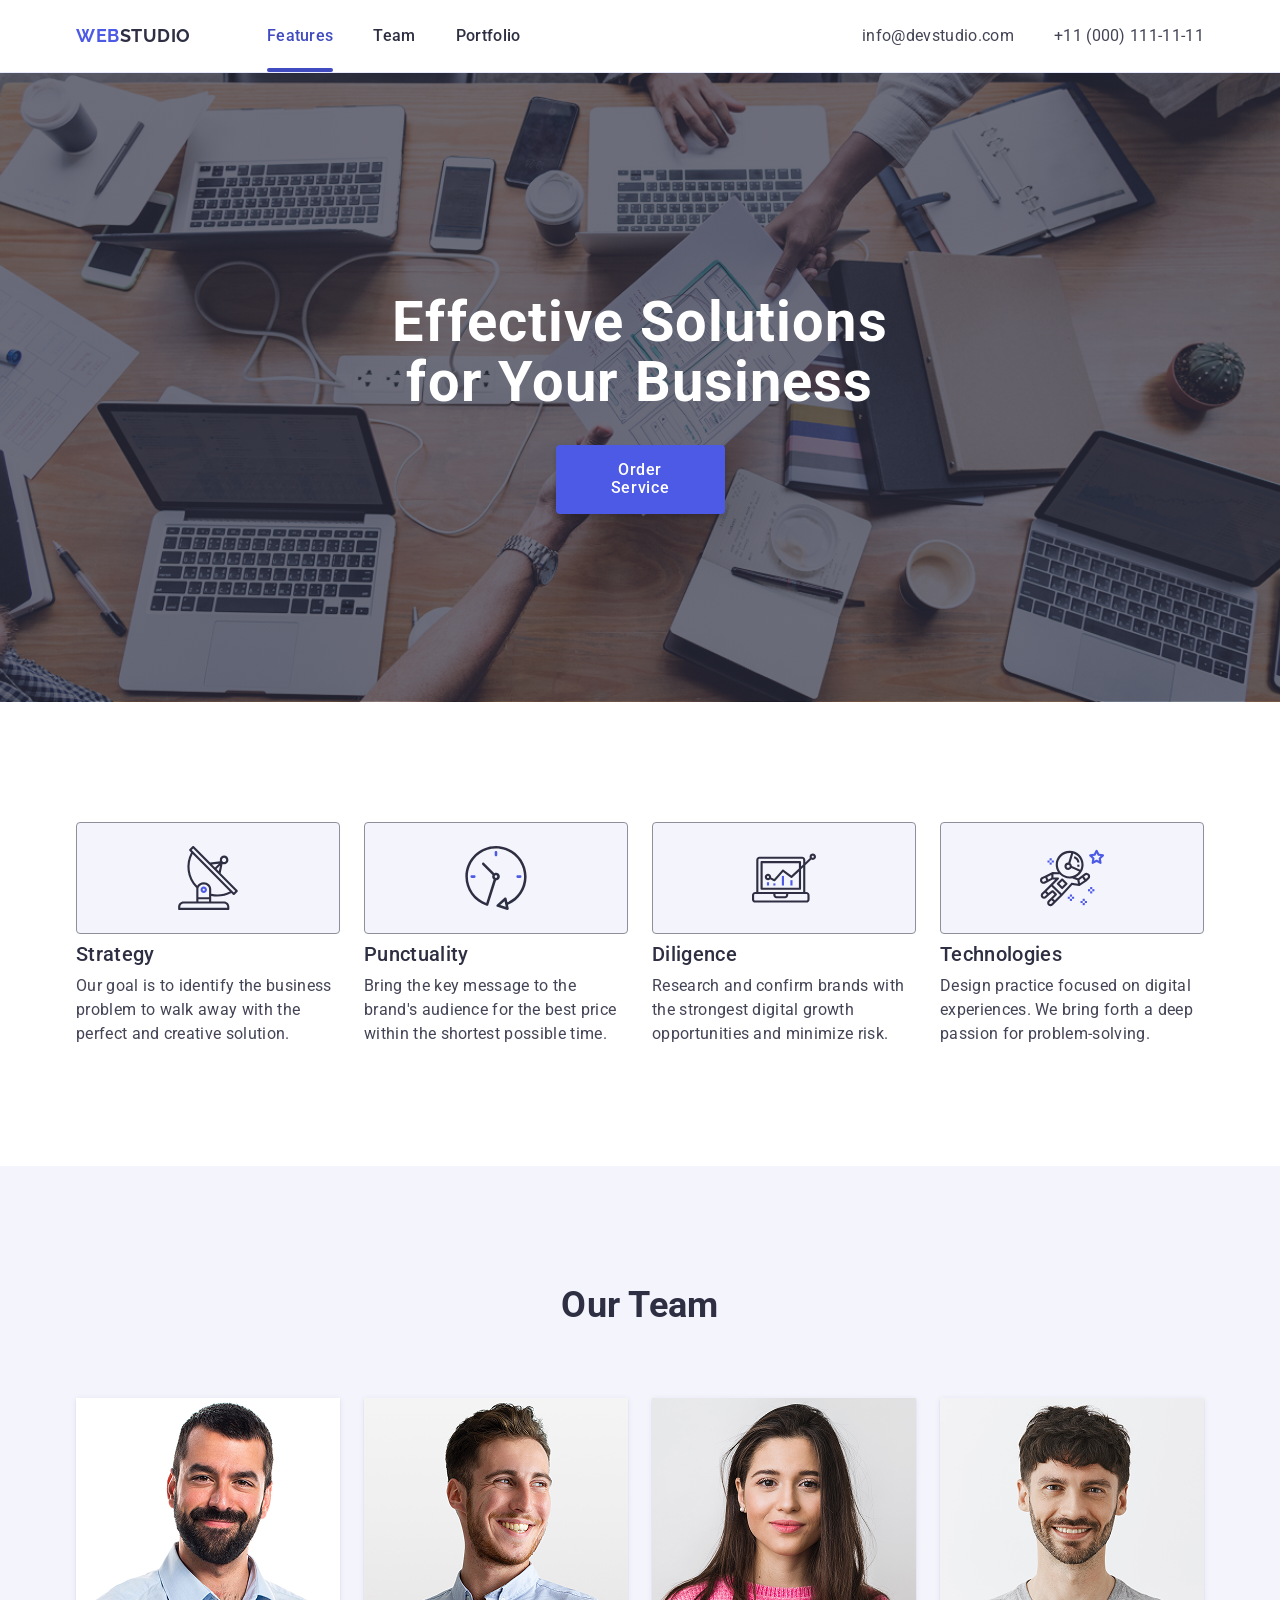
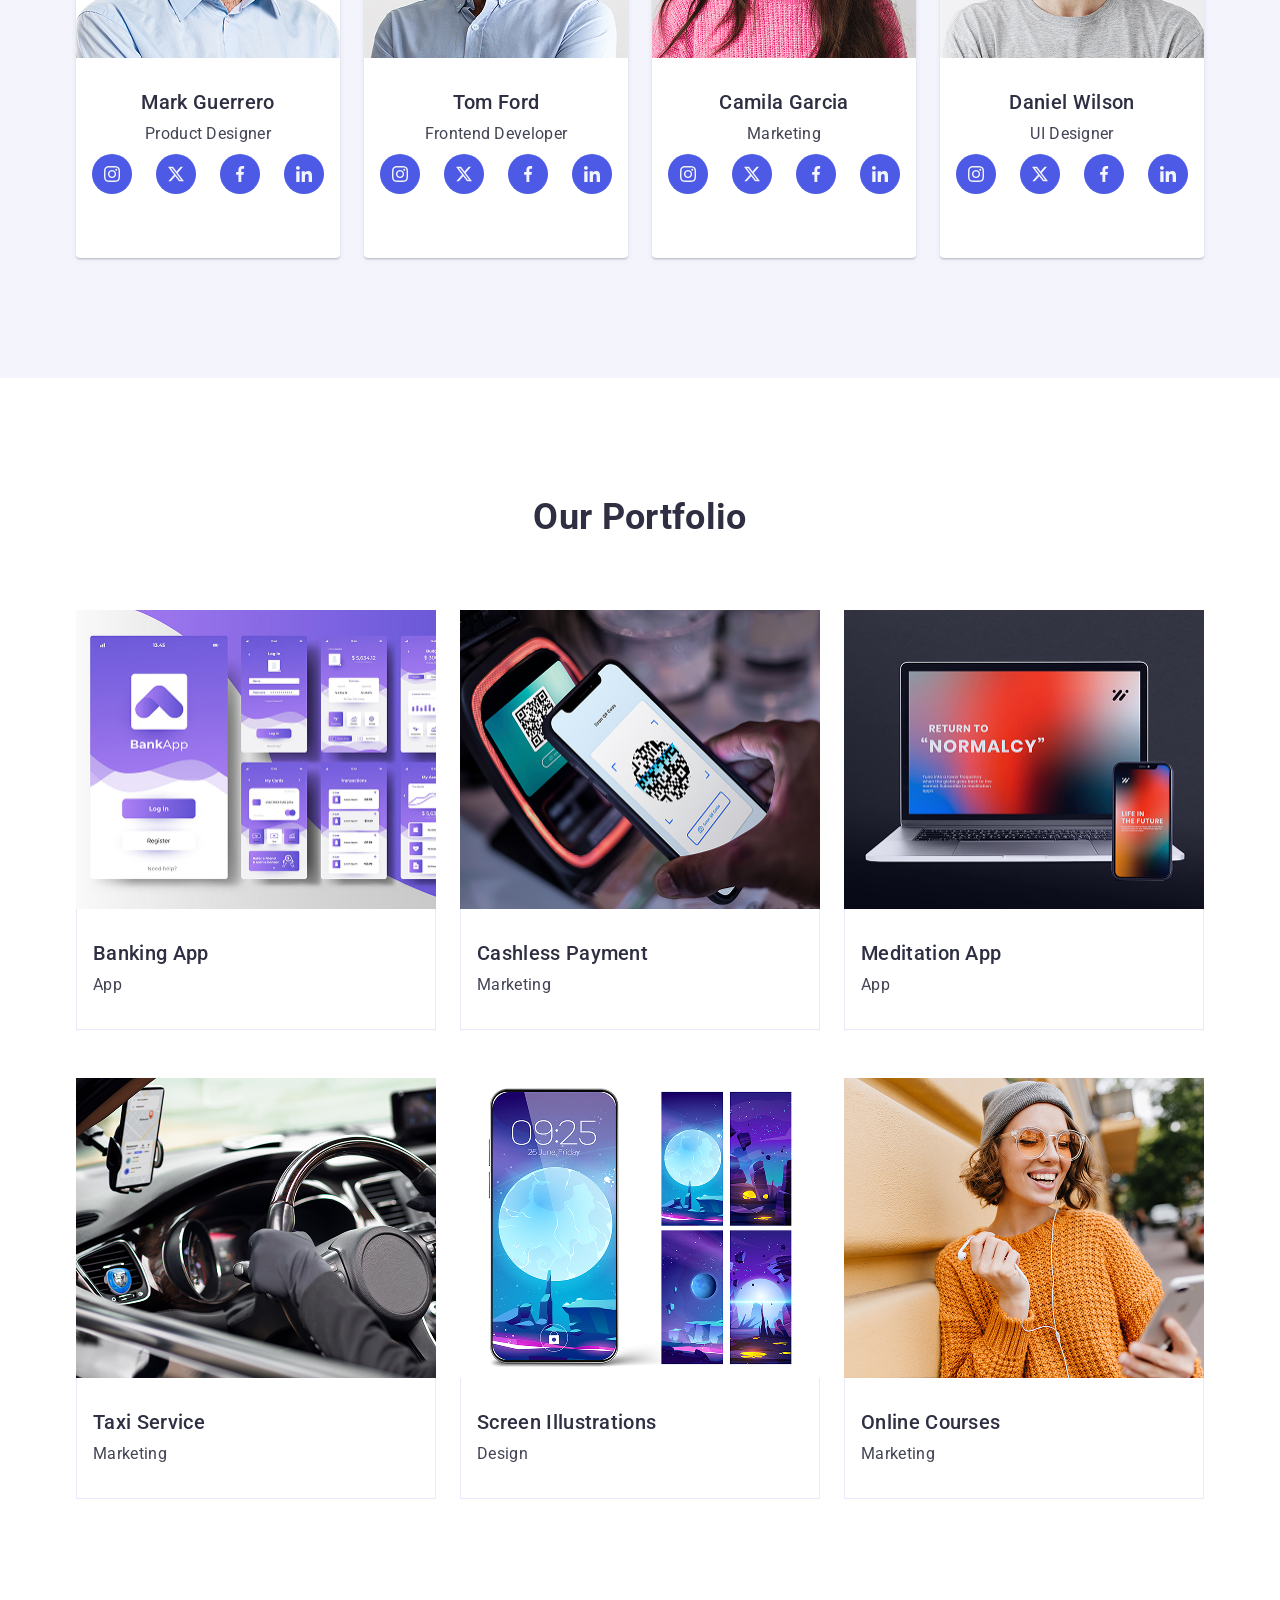
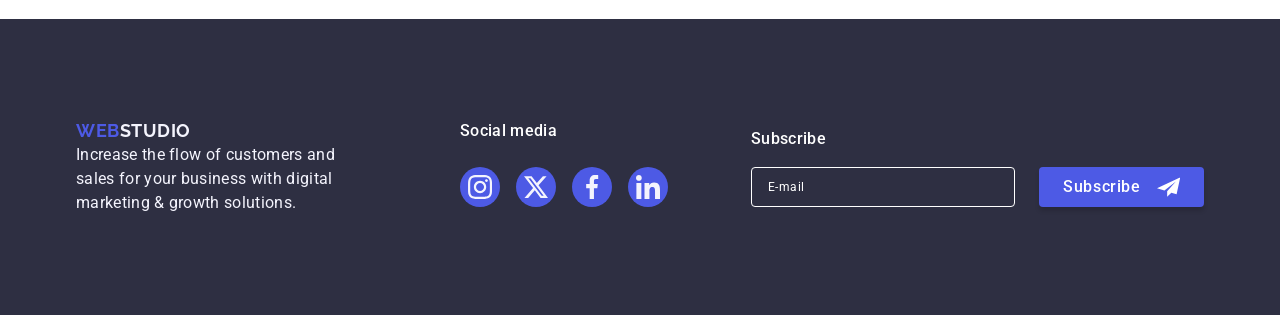
==== index.html @ ba7632ce "Initial commit" ====
<!doctype html>
<html lang="en">
  <head>
    <meta charset="UTF-8" />
    <meta name="viewport" content="width=device-width, initial-scale=1.0" />
    <title>Webstudio</title>
    <link rel="preconnect" href="https://fonts.googleapis.com" />
    <link rel="preconnect" href="https://fonts.gstatic.com" crossorigin />
    <link
      href="https://fonts.googleapis.com/css2?family=Raleway:ital,wght@0,100..900;1,100..900&family=Roboto:ital,wght@0,100..900;1,100..900&display=swap"
      rel="stylesheet"
    />
    <link
      rel="stylesheet"
      href="https://cdnjs.cloudflare.com/ajax/libs/modern-normalize/3.0.1/modern-normalize.min.css"
      integrity="sha512-q6WgHqiHlKyOqslT/lgBgodhd03Wp4BEqKeW6nNtlOY4quzyG3VoQKFrieaCeSnuVseNKRGpGeDU3qPmabCANg=="
      crossorigin="anonymous"
      referrerpolicy="no-referrer"
    />
    <link rel="stylesheet" href="./css/main.css" />
  </head>
  <body>
    <header class="header" id="header">
      <div class="container">
        <a class="logo" href="./index.html"
          ><span class="accent">Web</span>studio</a
        >
        <nav class="main-nav">
          <ul class="main-nav-list">
            <li class="main-nav-item">
              <a class="main-nav-link active" href="#features">Features</a>
            </li>
            <li class="main-nav-item">
              <a class="main-nav-link" href="#team">Team</a>
            </li>
            <li class="main-nav-item">
              <a class="main-nav-link" href="#portfolio">Portfolio</a>
            </li>
          </ul>
        </nav>
        <address class="contacts">
          <ul class="contacts-list">
            <li class="contacts-item">
              <a class="contacts-link" href="mailto:info@devstudio.com"
                >info@devstudio.com</a
              >
            </li>
            <li class="contacts-item">
              <a class="contacts-link" href="tel:+110001111111"
                >+11 (000) 111-11-11</a
              >
            </li>
          </ul>
        </address>
      </div>
    </header>
    <main>
      <!--Hero-->
      <section class="hero" id="hero">
        <div class="container">
          <div class="hero-wrapper">
            <h1 class="hero-title">Effective Solutions for Your Business</h1>
            <button class="btn" type="button">Order Service</button>
          </div>
        </div>
      </section>

      <!--Features-->
      <section class="features" id="features">
        <div class="container">
          <h2 class="features-title sr-only">Our features</h2>

          <ul class="features-list">
            <li class="features-item">
              <div class="features-wrapper">
                <svg class="features-icon" width="64" height="64">
                  <use href="./images/icons.svg#antena"></use>
                </svg>
              </div>
              <h3 class="features-subtitle">Strategy</h3>
              <p class="features-desc">
                Our goal is to identify the business problem to walk away with
                the perfect and creative solution.
              </p>
            </li>
            <li class="features-item">
              <div class="features-wrapper">
                <svg class="features-icon" width="64" height="64">
                  <use href="./images/icons.svg#clock"></use>
                </svg>
              </div>
              <h3 class="features-subtitle">Punctuality</h3>
              <p class="features-desc">
                Bring the key message to the brand's audience for the best price
                within the shortest possible time.
              </p>
            </li>
            <li class="features-item">
              <div class="features-wrapper">
                <svg class="features-icon" width="64" height="64">
                  <use href="./images/icons.svg#diagram"></use>
                </svg>
              </div>
              <h3 class="features-subtitle">Diligence</h3>
              <p class="features-desc">
                Research and confirm brands with the strongest digital growth
                opportunities and minimize risk.
              </p>
            </li>
            <li class="features-item">
              <div class="features-wrapper">
                <svg class="features-icon" width="64" height="64">
                  <use href="./images/icons.svg#astronaut"></use>
                </svg>
              </div>
              <h3 class="features-subtitle">Technologies</h3>
              <p class="features-desc">
                Design practice focused on digital experiences. We bring forth a
                deep passion for problem-solving.
              </p>
            </li>
          </ul>
        </div>
      </section>

      <!--Team-->
      <section class="team" id="team">
        <div class="container">
          <h2 class="team-title">Our Team</h2>
          <ul class="team-list">
            <li class="team-item">
              <img
                class="team-avatar"
                src="./images/team-1.jpg"
                alt="Mark Guerrero"
                width="264"
                height="260"
              />
              <div class="card">
                <h3 class="team-name">Mark Guerrero</h3>
                <p class="team-position">Product Designer</p>
                <ul class="list-socials-icon">
                  <li class="item-socials-icon">
                    <a
                      class="socials-link"
                      href="https://www.instagram.com/"
                      target="_blank"
                      rel="noopener noreferrer"
                    >
                      <svg class="socials-icon" width="16" height="16">
                        <use href="./images/icons.svg#instagram"></use>
                      </svg>
                    </a>
                  </li>
                  <li class="item-socials-icon">
                    <a
                      class="socials-link"
                      href="https://www.twitter.com/"
                      target="_blank"
                      rel="noopener noreferrer"
                    >
                      <svg class="socials-icon" width="16" height="16">
                        <use href="./images/icons.svg#twitter"></use>
                      </svg>
                    </a>
                  </li>
                  <li class="item-socials-icon">
                    <a
                      class="socials-link"
                      href="https://www.facebook.com/"
                      target="_blank"
                      rel="noopener noreferrer"
                    >
                      <svg class="socials-icon" width="16" height="16">
                        <use href="./images/icons.svg#facebook"></use>
                      </svg>
                    </a>
                  </li>
                  <li class="item-socials-icon">
                    <a
                      class="socials-link"
                      href="https://www.linkedin.com/"
                      target="_blank"
                      rel="noopener noreferrer"
                    >
                      <svg class="socials-icon" width="16" height="16">
                        <use href="./images/icons.svg#linkedin"></use>
                      </svg>
                    </a>
                  </li>
                </ul>
              </div>
            </li>
            <li class="team-item">
              <img
                class="team-avatar"
                src="./images/team-2.jpg"
                alt="Tom Ford"
                width="264"
                height="260"
              />
              <div class="card">
                <h3 class="team-name">Tom Ford</h3>
                <p class="team-position">Frontend Developer</p>
                <ul class="list-socials-icon">
                  <li class="item-socials-icon">
                    <a
                      class="socials-link"
                      href="https://www.instagram.com/"
                      target="_blank"
                      rel="noopener noreferrer"
                    >
                      <svg class="socials-icon" width="16" height="16">
                        <use href="./images/icons.svg#instagram"></use>
                      </svg>
                    </a>
                  </li>
                  <li class="item-socials-icon">
                    <a
                      class="socials-link"
                      href="https://www.twitter.com/"
                      target="_blank"
                      rel="noopener noreferrer"
                    >
                      <svg class="socials-icon" width="16" height="16">
                        <use href="./images/icons.svg#twitter"></use>
                      </svg>
                    </a>
                  </li>
                  <li class="item-socials-icon">
                    <a
                      class="socials-link"
                      href="https://www.facebook.com/"
                      target="_blank"
                      rel="noopener noreferrer"
                    >
                      <svg class="socials-icon" width="16" height="16">
                        <use href="./images/icons.svg#facebook"></use>
                      </svg>
                    </a>
                  </li>
                  <li class="item-socials-icon">
                    <a
                      class="socials-link"
                      href="https://www.linkedin.com/"
                      target="_blank"
                      rel="noopener noreferrer"
                    >
                      <svg class="socials-icon" width="16" height="16">
                        <use href="./images/icons.svg#linkedin"></use>
                      </svg>
                    </a>
                  </li>
                </ul>
              </div>
            </li>
            <li class="team-item">
              <img
                class="team-avatar"
                src="./images/team-3.jpg"
                alt="Camila Garcia"
                width="264"
                height="260"
              />
              <div class="card">
                <h3 class="team-name">Camila Garcia</h3>
                <p class="team-position">Marketing</p>
                <ul class="list-socials-icon">
                  <li class="item-socials-icon">
                    <a
                      class="socials-link"
                      href="https://www.instagram.com/"
                      target="_blank"
                      rel="noopener noreferrer"
                    >
                      <svg class="socials-icon" width="16" height="16">
                        <use href="./images/icons.svg#instagram"></use>
                      </svg>
                    </a>
                  </li>
                  <li class="item-socials-icon">
                    <a
                      class="socials-link"
                      href="https://www.twitter.com/"
                      target="_blank"
                      rel="noopener noreferrer"
                    >
                      <svg class="socials-icon" width="16" height="16">
                        <use href="./images/icons.svg#twitter"></use>
                      </svg>
                    </a>
                  </li>
                  <li class="item-socials-icon">
                    <a
                      class="socials-link"
                      href="https://www.facebook.com/"
                      target="_blank"
                      rel="noopener noreferrer"
                    >
                      <svg class="socials-icon" width="16" height="16">
                        <use href="./images/icons.svg#facebook"></use>
                      </svg>
                    </a>
                  </li>
                  <li class="item-socials-icon">
                    <a
                      class="socials-link"
                      href="https://www.linkedin.com/"
                      target="_blank"
                      rel="noopener noreferrer"
                    >
                      <svg class="socials-icon" width="16" height="16">
                        <use href="./images/icons.svg#linkedin"></use>
                      </svg>
                    </a>
                  </li>
                </ul>
              </div>
            </li>
            <li class="team-item">
              <img
                class="team-avatar"
                src="./images/team-4.jpg"
                alt="Daniel Wilson"
                width="264"
                height="260"
              />
              <div class="card">
                <h3 class="team-name">Daniel Wilson</h3>
                <p class="team-position">UI Designer</p>
                <ul class="list-socials-icon">
                  <li class="item-socials-icon">
                    <a
                      class="socials-link"
                      href="https://www.instagram.com/"
                      target="_blank"
                      rel="noopener noreferrer"
                    >
                      <svg class="socials-icon" width="16" height="16">
                        <use href="./images/icons.svg#instagram"></use>
                      </svg>
                    </a>
                  </li>
                  <li class="item-socials-icon">
                    <a
                      class="socials-link"
                      href="https://www.twitter.com/"
                      target="_blank"
                      rel="noopener noreferrer"
                    >
                      <svg class="socials-icon" width="16" height="16">
                        <use href="./images/icons.svg#twitter"></use>
                      </svg>
                    </a>
                  </li>
                  <li class="item-socials-icon">
                    <a
                      class="socials-link"
                      href="https://www.facebook.com/"
                      target="_blank"
                      rel="noopener noreferrer"
                    >
                      <svg class="socials-icon" width="16" height="16">
                        <use href="./images/icons.svg#facebook"></use>
                      </svg>
                    </a>
                  </li>
                  <li class="item-socials-icon">
                    <a
                      class="socials-link"
                      href="https://www.linkedin.com/"
                      target="_blank"
                      rel="noopener noreferrer"
                    >
                      <svg class="socials-icon" width="16" height="16">
                        <use href="./images/icons.svg#linkedin"></use>
                      </svg>
                    </a>
                  </li>
                </ul>
              </div>
            </li>
          </ul>
        </div>
      </section>

      <!--Portfolio-->
      <section class="portfolio" id="portfolio">
        <div class="container">
          <h2 class="portfolio-title">Our Portfolio</h2>
          <ul class="portfolio-list">
            <li class="portfolio-item">
              <div class="portfolio-thumb">
                <img
                  class="portfolio-ill"
                  src="./images/portfolio-1.jpg"
                  alt="Banking App"
                  width="360"
                  height="300"
                />

                <p class="overlay">
                  14 Stylish and User-Friendly App Design Concepts · Task
                  Manager App · Calorie Tracker App · Exotic Fruit Ecommerce App
                  · Cloud Storage App
                </p>
              </div>
              <div class="port-card">
                <h3 class="portfolio-subtitle">Banking App</h3>
                <p class="portfolio-disc">App</p>
              </div>
            </li>
            <li class="portfolio-item">
              <div class="portfolio-thumb">
                <img
                  class="portfolio-ill"
                  src="./images/portfolio-2.jpg"
                  alt="Cashless Payment"
                  width="360"
                  height="300"
                />

                <p class="overlay">
                  14 Stylish and User-Friendly App Design Concepts · Task
                  Manager App · Calorie Tracker App · Exotic Fruit Ecommerce App
                  · Cloud Storage App
                </p>
              </div>
              <div class="port-card">
                <h3 class="portfolio-subtitle">Cashless Payment</h3>
                <p class="portfolio-disc">Marketing</p>
              </div>
            </li>
            <li class="portfolio-item">
              <div class="portfolio-thumb">
                <img
                  class="portfolio-ill"
                  src="./images/portfolio-3.jpg"
                  alt="Meditation App"
                  width="360"
                  height="300"
                />

                <p class="overlay">
                  14 Stylish and User-Friendly App Design Concepts · Task
                  Manager App · Calorie Tracker App · Exotic Fruit Ecommerce App
                  · Cloud Storage App
                </p>
              </div>
              <div class="port-card">
                <h3 class="portfolio-subtitle">Meditation App</h3>
                <p class="portfolio-disc">App</p>
              </div>
            </li>
            <li class="portfolio-item">
              <div class="portfolio-thumb">
                <img
                  class="portfolio-ill"
                  src="./images/portfolio-4.jpg"
                  alt="Taxi Service"
                  width="360"
                  height="300"
                />

                <p class="overlay">
                  14 Stylish and User-Friendly App Design Concepts · Task
                  Manager App · Calorie Tracker App · Exotic Fruit Ecommerce App
                  · Cloud Storage App
                </p>
              </div>
              <div class="port-card">
                <h3 class="portfolio-subtitle">Taxi Service</h3>
                <p class="portfolio-disc">Marketing</p>
              </div>
            </li>
            <li class="portfolio-item">
              <div class="portfolio-thumb">
                <img
                  class="portfolio-ill"
                  src="./images/portfolio-5.jpg"
                  alt="Screen Illustrations"
                  width="360"
                  height="300"
                />

                <p class="overlay">
                  14 Stylish and User-Friendly App Design Concepts · Task
                  Manager App · Calorie Tracker App · Exotic Fruit Ecommerce App
                  · Cloud Storage App
                </p>
              </div>
              <div class="port-card">
                <h3 class="portfolio-subtitle">Screen Illustrations</h3>
                <p class="portfolio-disc">Design</p>
              </div>
            </li>
            <li class="portfolio-item">
              <div class="portfolio-thumb">
                <img
                  class="portfolio-ill"
                  src="./images/portfolio-6.jpg"
                  alt="Online Courses"
                  width="360"
                  height="300"
                />

                <p class="overlay">
                  14 Stylish and User-Friendly App Design Concepts · Task
                  Manager App · Calorie Tracker App · Exotic Fruit Ecommerce App
                  · Cloud Storage App
                </p>
              </div>
              <div class="port-card">
                <h3 class="portfolio-subtitle">Online Courses</h3>
                <p class="portfolio-disc">Marketing</p>
              </div>
            </li>
          </ul>
        </div>
      </section>
    </main>

    <footer class="footer" id="footer">
      <div class="container">
        <div class="footer-left">
          <a class="footer-logo logo" href="./index.html"
            ><span class="accent">Web</span>studio</a
          >
          <p class="footer-text">
            Increase the flow of customers and sales for your business with
            digital marketing & growth solutions.
          </p>
        </div>
        <div class="footer-socials">
          <p class="footer-caption">Social media</p>
          <ul class="footer-socails-list">
            <li class="footer-socials-item">
              <a
                class="footer-socials-link"
                href="https://instagram.com"
                target="_blank"
                rel="noopener noreferrer"
              >
                <svg class="footer-socials-icon" width="24" height="24">
                  <use href="./images/icons.svg#instagram"></use>
                </svg>
              </a>
            </li>
            <li class="footer-socials-item">
              <a
                class="footer-socials-link"
                href="https://twitter.com"
                target="_blank"
                rel="noopener noreferrer"
              >
                <svg class="footer-socials-icon" width="24" height="24">
                  <use href="./images/icons.svg#twitter"></use>
                </svg>
              </a>
            </li>
            <li class="footer-socials-item">
              <a
                class="footer-socials-link"
                href="https://facebook.com"
                target="_blank"
                rel="noopener noreferrer"
              >
                <svg class="footer-socials-icon" width="24" height="24">
                  <use href="./images/icons.svg#facebook"></use>
                </svg>
              </a>
            </li>
            <li class="footer-socials-item">
              <a
                class="footer-socials-link"
                href="https://linkedin.com"
                target="_blank"
                rel="noopener noreferrer"
              >
                <svg class="footer-socials-icon" width="24" height="24">
                  <use href="./images/icons.svg#linkedin"></use>
                </svg>
              </a>
            </li>
          </ul>
        </div>
        <div class="subscribe">
          <p class="subscribe-caption">Subscribe</p>
          <form class="footer-form" name="subscribe">
            <input
              class="footer-form-input"
              name="user_subscribe"
              type="email"
              aria-label="email"
              placeholder="E-mail"
            />

            <button class="btn footer-btn" type="submit">
              Subscribe
              <svg class="footer-form-icon" width="24" height="24">
                <use href="./images/icons.svg#plane"></use>
              </svg>
            </button>
          </form>
        </div>
      </div>
    </footer>

    <!--Modal window-->
    <div class="backdrop" id="modal">
      <div class="modal">
        <button class="modal-btn" type="button" aria-label="Close modal button">
          <svg class="modal-btn-icon" width="8" height="8">
            <use href="./images/icons.svg#close"></use>
          </svg>
        </button>
        <p class="modal-caption">
          Leave your contacts and we will call you back
        </p>

        <form class="modal-form" name="hero-form">
          <div class="modal-form-field">
            <label class="modal-form-label" for="user-name">Name</label>
            <div class="modal-form-wrapper">
              <input
                class="modal-form-input"
                type="text"
                id="user-name"
                name="user-name"
              />
              <svg class="modal-form-icon" width="18" height="24">
                <use href="./images/icons.svg#person"></use>
              </svg>
            </div>
          </div>
          <div class="modal-form-field">
            <label class="modal-form-label" for="user-phone">Phone</label>
            <div class="modal-form-wrapper">
              <input
                class="modal-form-input"
                type="tel"
                id="user-phone"
                name="user-phone"
              />
              <svg class="modal-form-icon" width="18" height="24">
                <use href="./images/icons.svg#phone"></use>
              </svg>
            </div>
          </div>
          <div class="modal-form-field">
            <label class="modal-form-label" for="user-email">Email</label>
            <div class="modal-form-wrapper">
              <input
                class="modal-form-input"
                type="email"
                id="user-email"
                name="user-email"
              />
              <svg class="modal-form-icon" width="18" height="24">
                <use href="./images/icons.svg#email"></use>
              </svg>
            </div>
          </div>
          <div class="modal-form-field">
            <label class="modal-form-label" for="user-comment">Comment</label>

            <textarea
              class="modal-form-comment"
              cols="5"
              name="user-comment"
              id="user-comment"
              placeholder="Text input"
            ></textarea>
          </div>

          <div class="modal-form-agreement">
            <input
              class="checkbox sr-only"
              type="checkbox"
              name="user-policy"
              id="user-policy"
            />
            <label class="modal-form-policy" for="user-policy">
              <span class="modal-form-checkbox">
                <svg class="modal-form-checkbox-icon" width="10" height="8">
                  <use href="./images/icons.svg#check-mark"></use>
                </svg>
              </span>
              I accept the terms and conditions of the
              <a
                class="modal-fom-link"
                href="#"
                target="_blank"
                rel="noopener noreferrer"
                >Privacy Policy</a
              >
            </label>
          </div>
          <button class="btn" type="submit">Send</button>
        </form>
      </div>
    </div>
  </body>
</html>
---- css/main.css ----
@import url(./common.css);

@import url(./header.css);
@import url(./hero.css);
@import url(./features.css);
@import url(./team.css);
@import url(./portfolio.css);
@import url(./footer.css);
@import url(./modal.css);
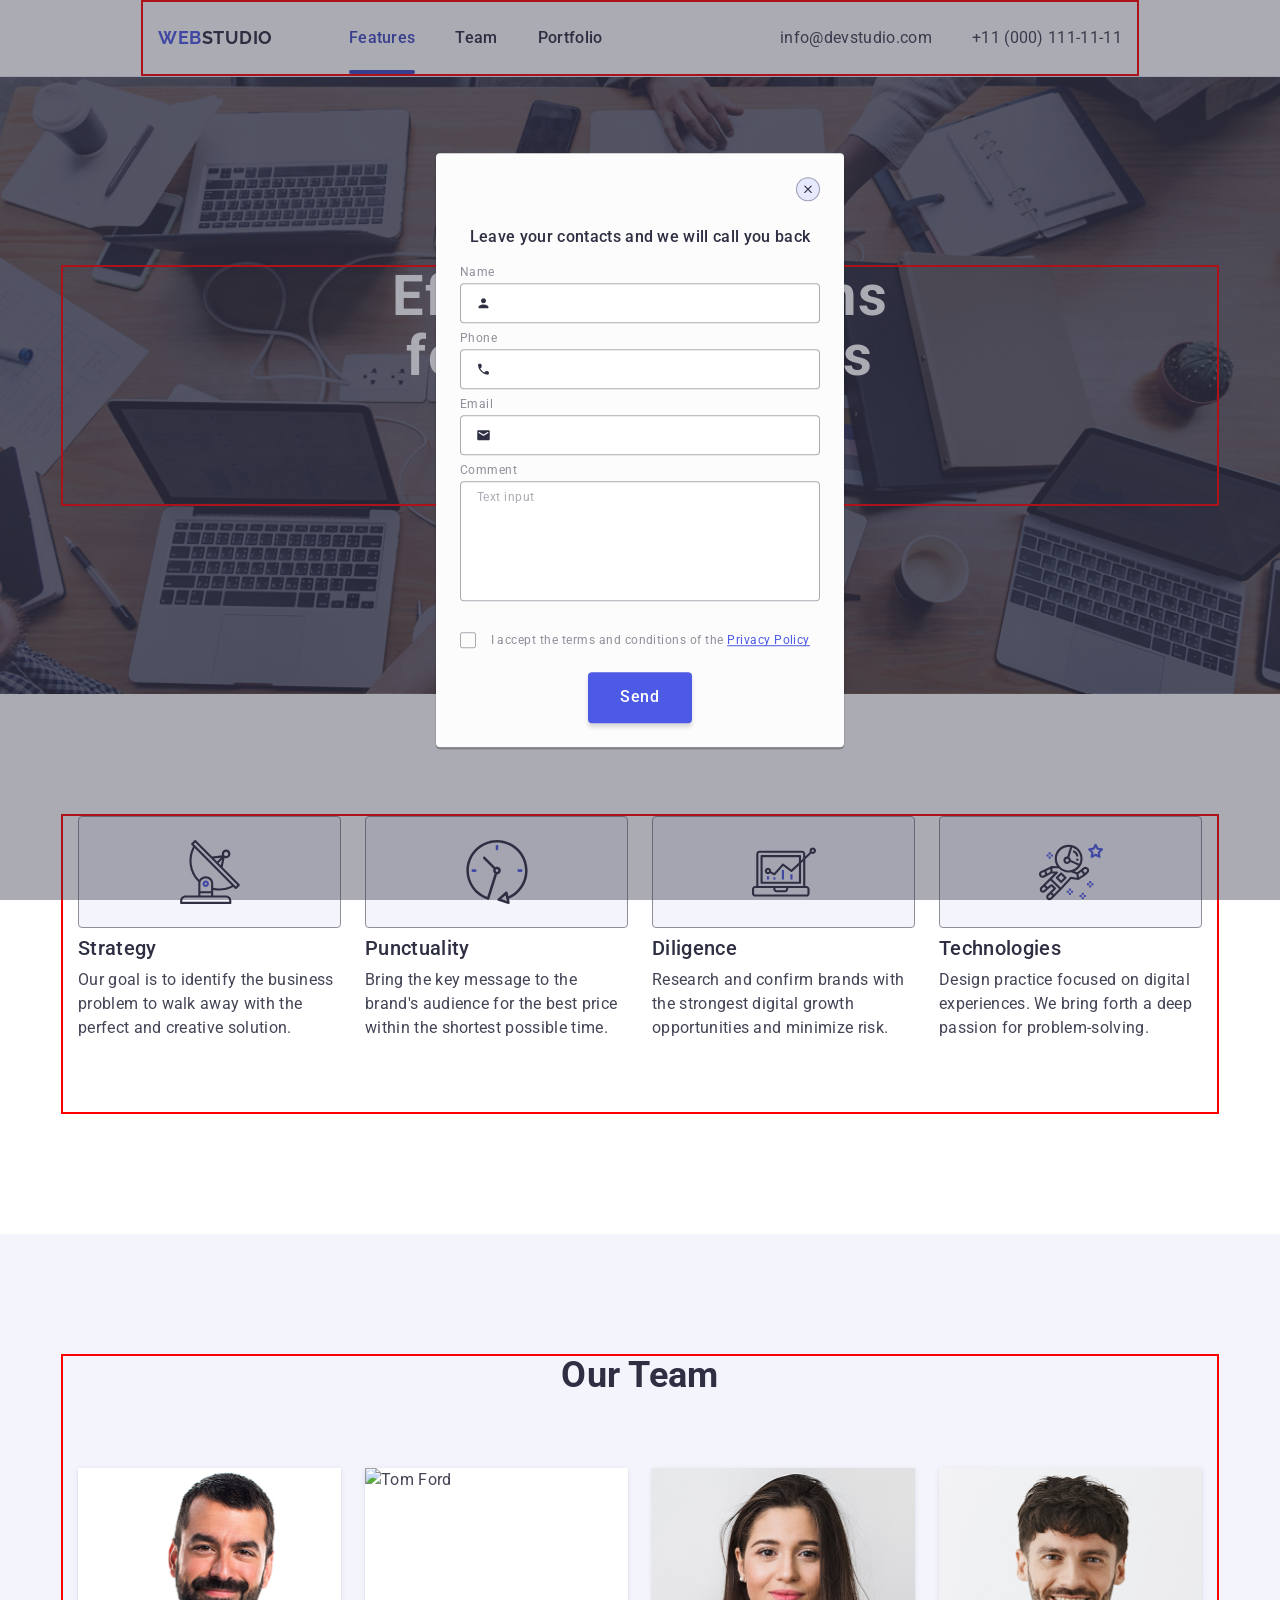
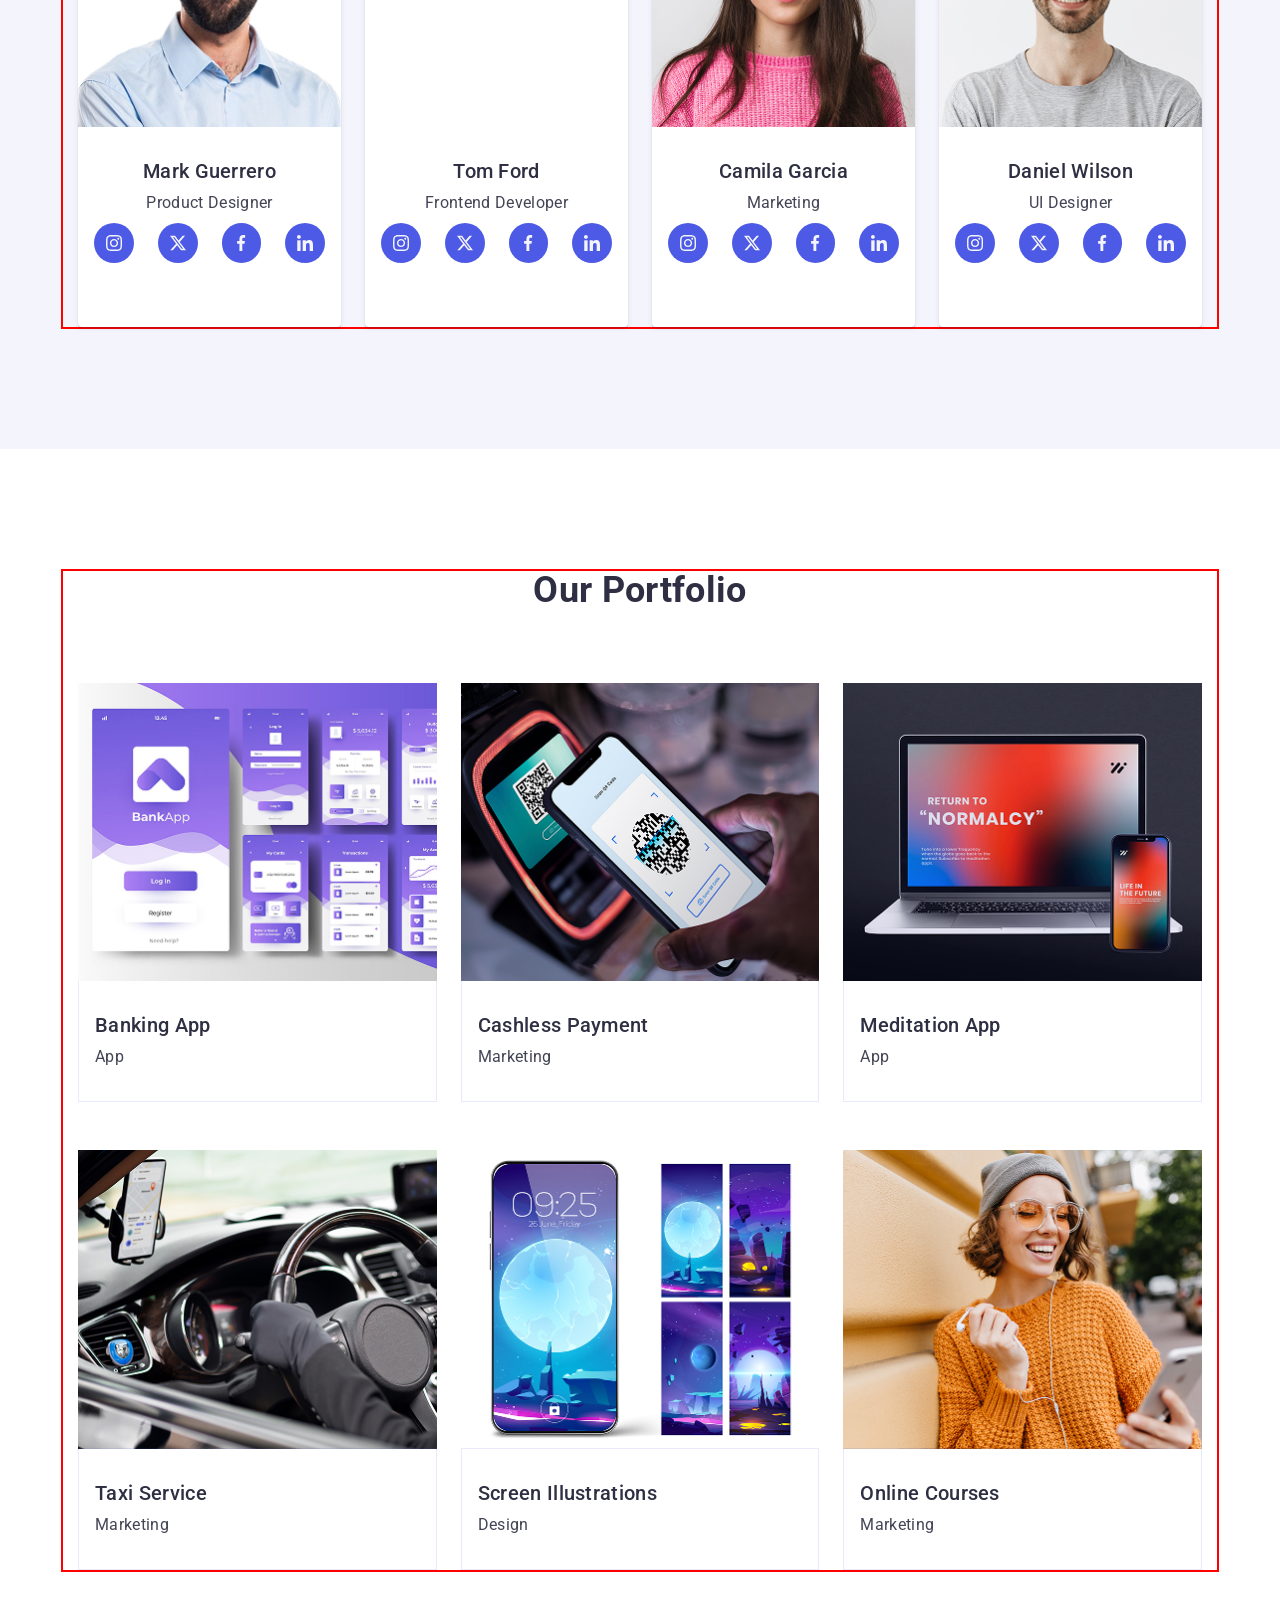
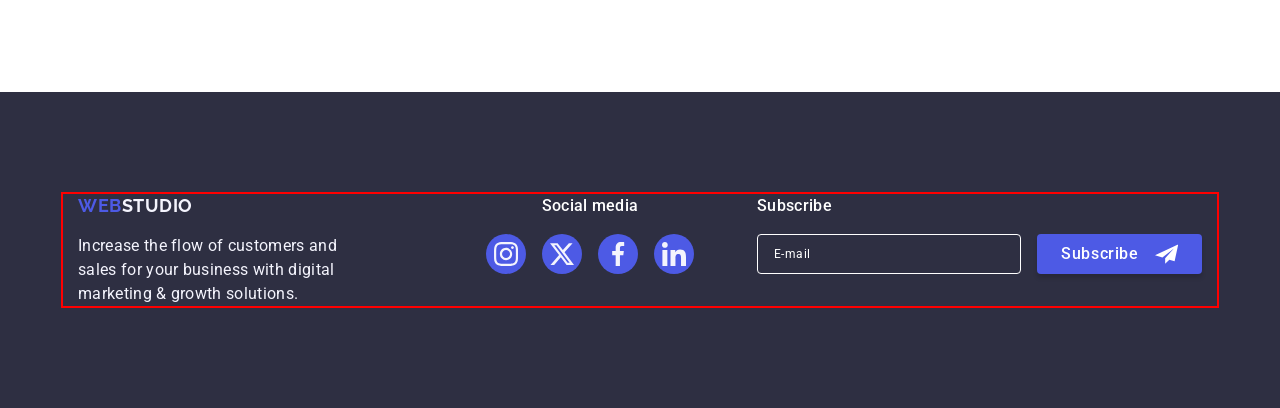
==== commit e0078438: "homework-06" ====
--- a/index.html
+++ b/index.html
@@ -25,6 +25,11 @@
         <a class="logo" href="./index.html"
           ><span class="accent">Web</span>studio</a
         >
+        <button class="mobile-menu-btn" type="button">
+          <svg class="mobile-menu-btn-icon" width="24" height="24">
+            <use href="./images/icons.svg#burger-menu"></use>
+          </svg>
+        </button>
         <nav class="main-nav">
           <ul class="main-nav-list">
             <li class="main-nav-item">
@@ -131,7 +136,10 @@
             <li class="team-item">
               <img
                 class="team-avatar"
-                src="./images/team-1.jpg"
+                srcset="
+                  ./images/team/team-1.jpg    1x,
+                  ./images/team/team-1@2x.jpg 2x
+                "
                 alt="Mark Guerrero"
                 width="264"
                 height="260"
@@ -194,7 +202,10 @@
             <li class="team-item">
               <img
                 class="team-avatar"
-                src="./images/team-2.jpg"
+                srcset="
+                  ./images/team/team-.jpg     1x,
+                  ./images/team/team-2@2x.jpg 2x
+                "
                 alt="Tom Ford"
                 width="264"
                 height="260"
@@ -257,7 +268,10 @@
             <li class="team-item">
               <img
                 class="team-avatar"
-                src="./images/team-3.jpg"
+                srcset="
+                  ./images/team/team-3.jpg    1x,
+                  ./images/team/team-3@2x.jpg 2x
+                "
                 alt="Camila Garcia"
                 width="264"
                 height="260"
@@ -320,7 +334,10 @@
             <li class="team-item">
               <img
                 class="team-avatar"
-                src="./images/team-4.jpg"
+                srcset="
+                  ./images/team/team-4.jpg    1x,
+                  ./images/team/team-4@2x.jpg 2x
+                "
                 alt="Daniel Wilson"
                 width="264"
                 height="260"
@@ -393,7 +410,10 @@
               <div class="portfolio-thumb">
                 <img
                   class="portfolio-ill"
-                  src="./images/portfolio-1.jpg"
+                  srcset="
+                    ./images/portfolio/portfolio.jpg    1x,
+                    ./images/portfolio/portfolio@2x.jpg 2x
+                  "
                   alt="Banking App"
                   width="360"
                   height="300"
@@ -414,7 +434,10 @@
               <div class="portfolio-thumb">
                 <img
                   class="portfolio-ill"
-                  src="./images/portfolio-2.jpg"
+                  srcset="
+                    ./images/portfolio/portfolio-1.jpg    1x,
+                    ./images/portfolio/portfolio@2x-1.jpg 2x
+                  "
                   alt="Cashless Payment"
                   width="360"
                   height="300"
@@ -435,7 +458,10 @@
               <div class="portfolio-thumb">
                 <img
                   class="portfolio-ill"
-                  src="./images/portfolio-3.jpg"
+                  srcset="
+                    ./images/portfolio/portfolio-2.jpg    1x,
+                    ./images/portfolio/portfolio@2x-2.jpg 2x
+                  "
                   alt="Meditation App"
                   width="360"
                   height="300"
@@ -456,7 +482,10 @@
               <div class="portfolio-thumb">
                 <img
                   class="portfolio-ill"
-                  src="./images/portfolio-4.jpg"
+                  srcset="
+                    ./images/portfolio/portfolio-3.jpg    1x,
+                    ./images/portfolio/portfolio@2x-3.jpg 2x
+                  "
                   alt="Taxi Service"
                   width="360"
                   height="300"
@@ -477,7 +506,10 @@
               <div class="portfolio-thumb">
                 <img
                   class="portfolio-ill"
-                  src="./images/portfolio-5.jpg"
+                  srcset="
+                    ./images/portfolio/portfolio-4.jpg    1x,
+                    ./images/portfolio/portfolio@2x-4.jpg 2x
+                  "
                   alt="Screen Illustrations"
                   width="360"
                   height="300"
@@ -498,7 +530,10 @@
               <div class="portfolio-thumb">
                 <img
                   class="portfolio-ill"
-                  src="./images/portfolio-6.jpg"
+                  srcset="
+                    ./images/portfolio/portfolio-5.jpg    1x,
+                    ./images/portfolio/portfolio@2x-5.jpg 2x
+                  "
                   alt="Online Courses"
                   width="360"
                   height="300"
@@ -606,8 +641,98 @@
       </div>
     </footer>
 
+    <!-- Mobile menu -->
+    <div class="mobile-menu is-open" id="mobile-menu">
+      <div class="container mobile-menu-container">
+        <button class="mobile-menu-btn">
+          <svg class="mobile-menu-btn-icon" width="8" height="8">
+            <use href="./images/icons.svg#close"></use>
+          </svg>
+        </button>
+        <ul class="mobile-menu-list">
+          <li class="mobile-menu-item">
+            <a class="mobile-menu-link active" href="#">Features</a>
+          </li>
+          <li class="mobile-menu-item">
+            <a class="mobile-menu-link" href="#">Team</a>
+          </li>
+          <li class="mobile-menu-item">
+            <a class="mobile-menu-link" href="#">Portfolio</a>
+          </li>
+        </ul>
+        <div class="mobile-menu-bottom">
+          <address class="mobile-menu-contacts">
+            <ul class="mobile-menu-contacts-list">
+              <li class="mobile-menu-contacts-item">
+                <a
+                  class="mobile-menu-contacts-link active"
+                  href="mailto:info@devstudio.com"
+                  >info@devstudio.com</a
+                >
+              </li>
+              <li class="mobile-menu-contacts-item">
+                <a class="mobile-menu-contacts-link" href="tel:+110001111111"
+                  >+11 (000) 111-11-11</a
+                >
+              </li>
+            </ul>
+          </address>
+          <ul class="list-socials-icon">
+            <li class="item-socials-icon">
+              <a
+                class="socials-link"
+                href="https://www.instagram.com/"
+                target="_blank"
+                rel="noopener noreferrer"
+              >
+                <svg class="socials-icon" width="16" height="16">
+                  <use href="./images/icons.svg#instagram"></use>
+                </svg>
+              </a>
+            </li>
+            <li class="item-socials-icon">
+              <a
+                class="socials-link"
+                href="https://www.twitter.com/"
+                target="_blank"
+                rel="noopener noreferrer"
+              >
+                <svg class="socials-icon" width="16" height="16">
+                  <use href="./images/icons.svg#twitter"></use>
+                </svg>
+              </a>
+            </li>
+            <li class="item-socials-icon">
+              <a
+                class="socials-link"
+                href="https://www.facebook.com/"
+                target="_blank"
+                rel="noopener noreferrer"
+              >
+                <svg class="socials-icon" width="16" height="16">
+                  <use href="./images/icons.svg#facebook"></use>
+                </svg>
+              </a>
+            </li>
+            <li class="item-socials-icon">
+              <a
+                class="socials-link"
+                href="https://www.linkedin.com/"
+                target="_blank"
+                rel="noopener noreferrer"
+              >
+                <svg class="socials-icon" width="16" height="16">
+                  <use href="./images/icons.svg#linkedin"></use>
+                </svg>
+              </a>
+            </li>
+          </ul>
+        </div>
+      </div>
+    </div>
+
     <!--Modal window-->
-    <div class="backdrop" id="modal">
+    <div class="backdrop is-open" id="modal">
       <div class="modal">
         <button class="modal-btn" type="button" aria-label="Close modal button">
           <svg class="modal-btn-icon" width="8" height="8">
@@ -686,14 +811,16 @@
                   <use href="./images/icons.svg#check-mark"></use>
                 </svg>
               </span>
-              I accept the terms and conditions of the
-              <a
-                class="modal-fom-link"
-                href="#"
-                target="_blank"
-                rel="noopener noreferrer"
-                >Privacy Policy</a
-              >
+              <span>
+                I accept the terms and conditions of the
+                <a
+                  class="modal-fom-link"
+                  href="#"
+                  target="_blank"
+                  rel="noopener noreferrer"
+                  >Privacy Policy</a
+                >
+              </span>
             </label>
           </div>
           <button class="btn" type="submit">Send</button>
--- a/css/main.css
+++ b/css/main.css
@@ -7,3 +7,4 @@
 @import url(./portfolio.css);
 @import url(./footer.css);
 @import url(./modal.css);
+@import url(./mobile-menu.css);
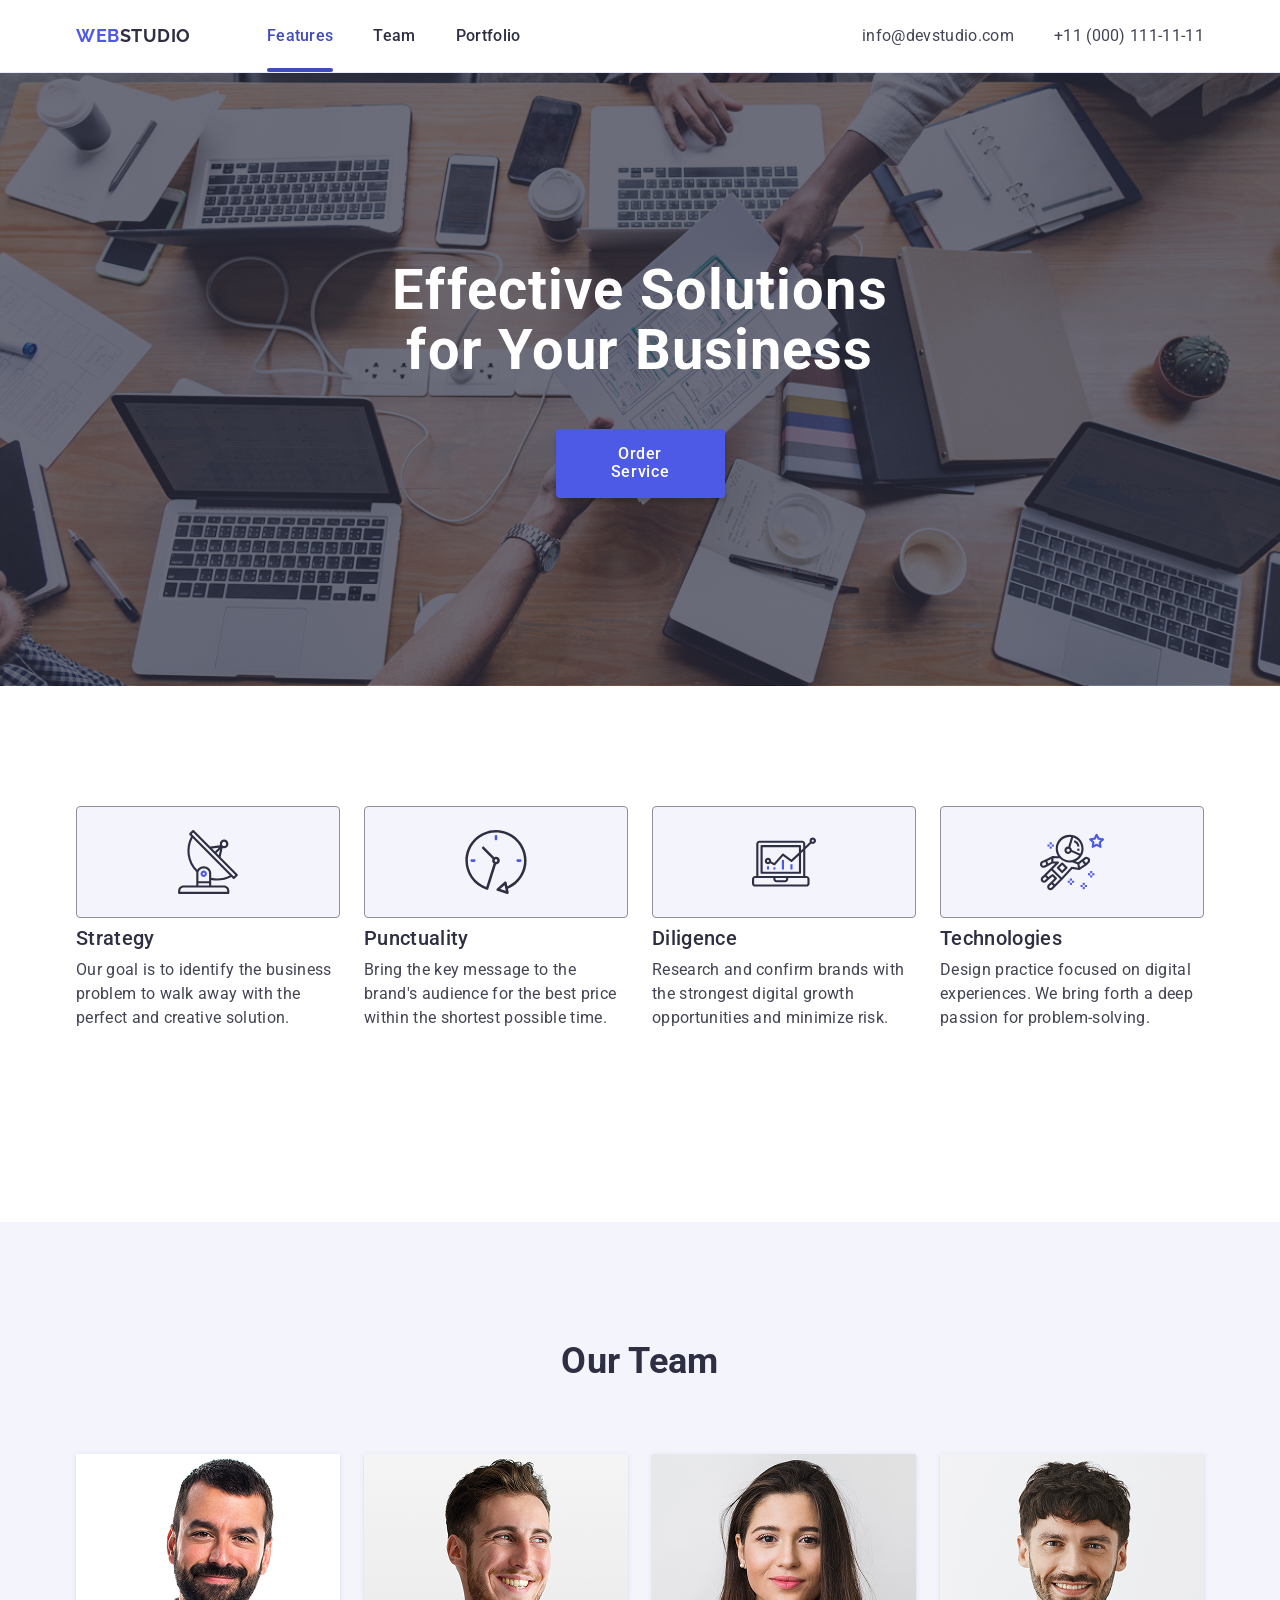
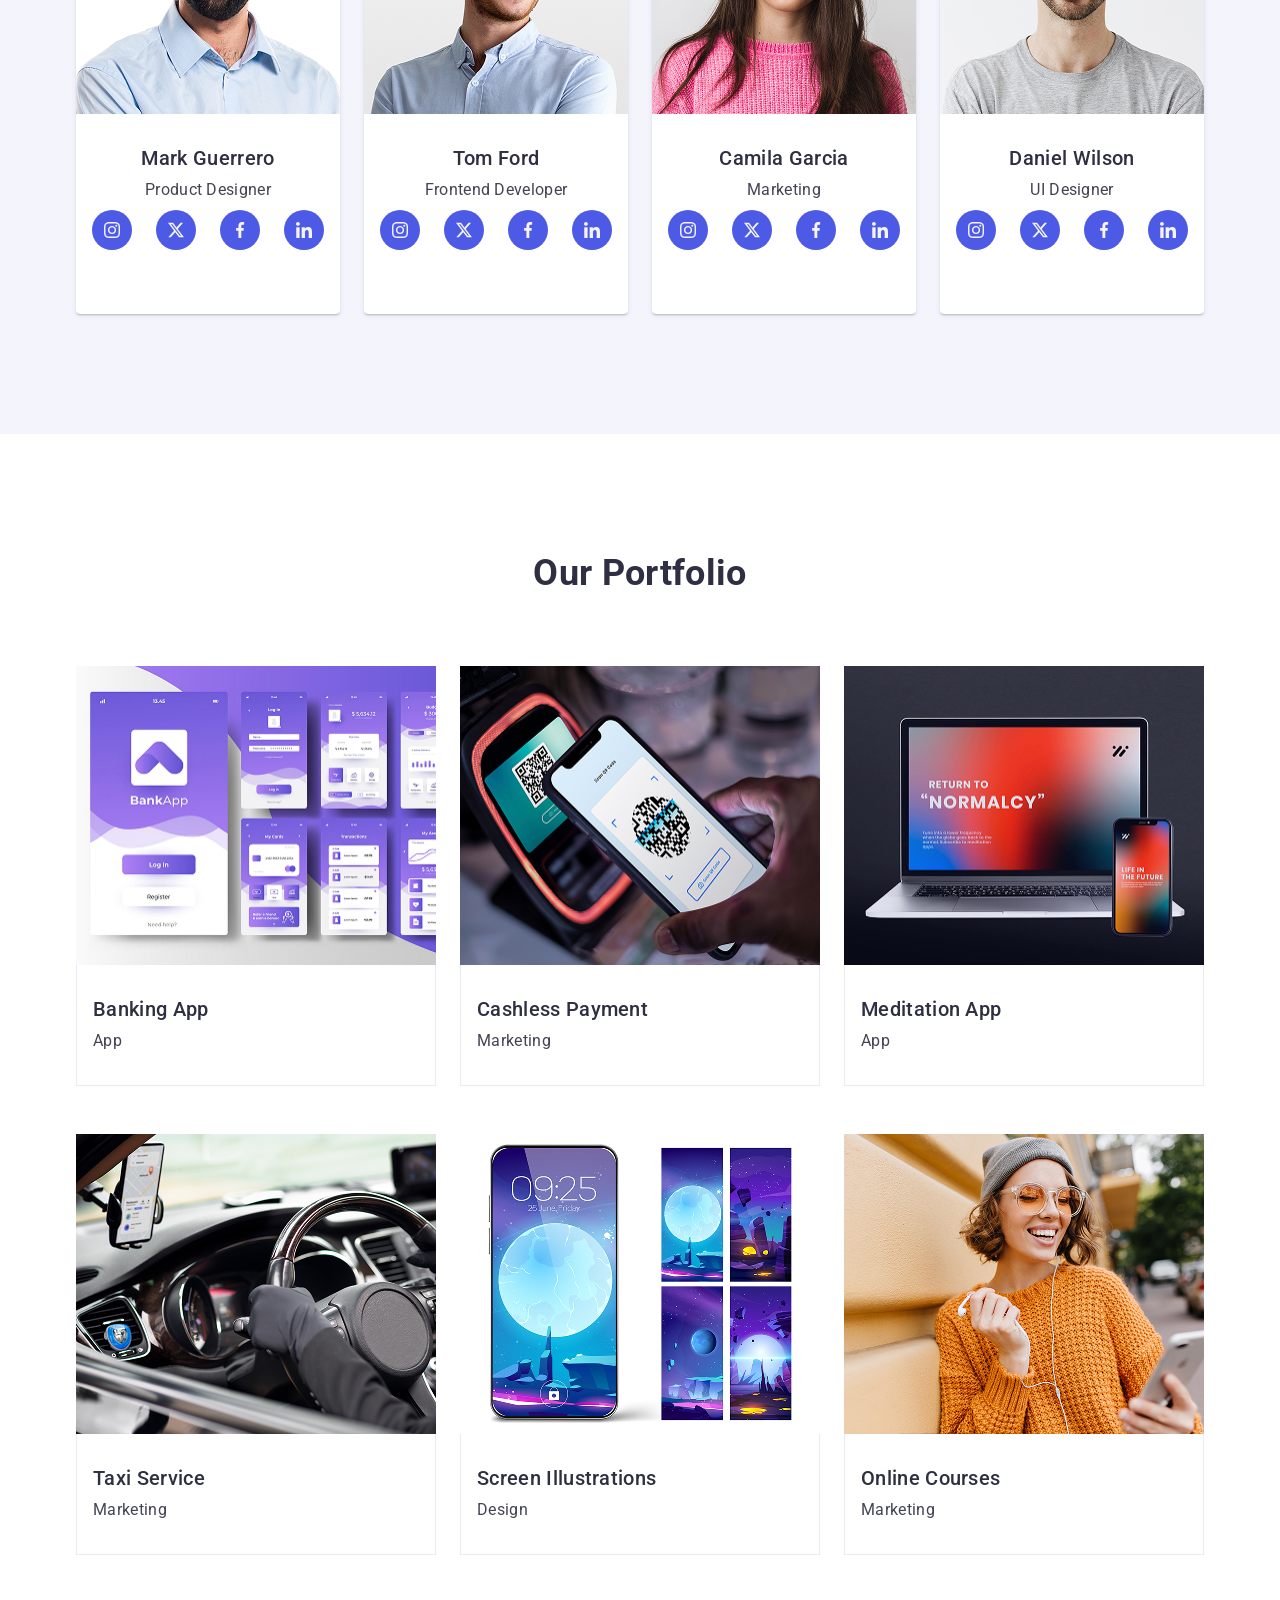
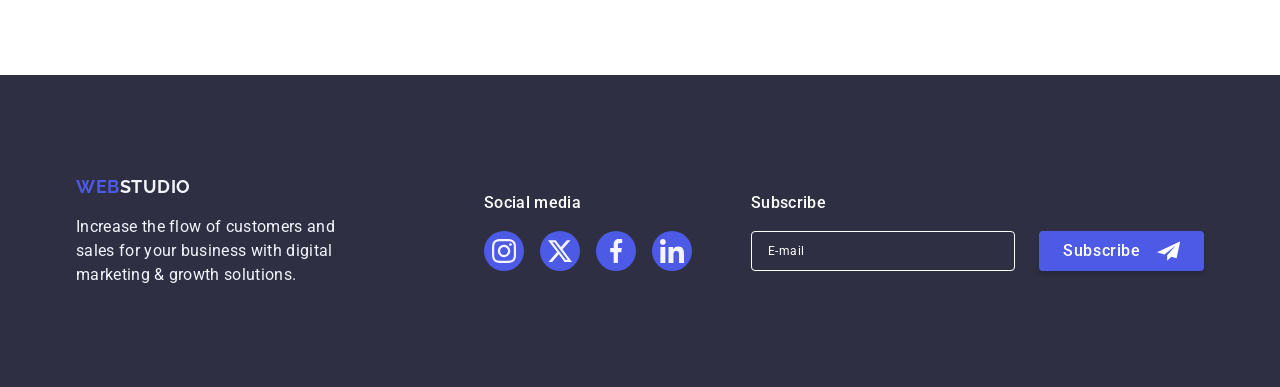
==== commit 4b711a50: "homework-06" ====
--- a/index.html
+++ b/index.html
@@ -140,6 +140,7 @@
                   ./images/team/team-1.jpg    1x,
                   ./images/team/team-1@2x.jpg 2x
                 "
+                src="./images/team/team-1.jpg"
                 alt="Mark Guerrero"
                 width="264"
                 height="260"
@@ -203,9 +204,10 @@
               <img
                 class="team-avatar"
                 srcset="
-                  ./images/team/team-.jpg     1x,
+                  ./images/team/team-2.jpg    1x,
                   ./images/team/team-2@2x.jpg 2x
                 "
+                src="./images/team/team-2.jpg"
                 alt="Tom Ford"
                 width="264"
                 height="260"
@@ -272,6 +274,7 @@
                   ./images/team/team-3.jpg    1x,
                   ./images/team/team-3@2x.jpg 2x
                 "
+                src="./images/team/team-3.jpg"
                 alt="Camila Garcia"
                 width="264"
                 height="260"
@@ -338,6 +341,7 @@
                   ./images/team/team-4.jpg    1x,
                   ./images/team/team-4@2x.jpg 2x
                 "
+                src="./images/team/team-4.jpg"
                 alt="Daniel Wilson"
                 width="264"
                 height="260"
@@ -414,6 +418,7 @@
                     ./images/portfolio/portfolio.jpg    1x,
                     ./images/portfolio/portfolio@2x.jpg 2x
                   "
+                  src="./images/portfolio/portfolio.jpg"
                   alt="Banking App"
                   width="360"
                   height="300"
@@ -438,6 +443,7 @@
                     ./images/portfolio/portfolio-1.jpg    1x,
                     ./images/portfolio/portfolio@2x-1.jpg 2x
                   "
+                  src="./images/portfolio/portfolio-1.jpg"
                   alt="Cashless Payment"
                   width="360"
                   height="300"
@@ -462,6 +468,7 @@
                     ./images/portfolio/portfolio-2.jpg    1x,
                     ./images/portfolio/portfolio@2x-2.jpg 2x
                   "
+                  src="./images/portfolio/portfolio-2.jpg"
                   alt="Meditation App"
                   width="360"
                   height="300"
@@ -486,6 +493,7 @@
                     ./images/portfolio/portfolio-3.jpg    1x,
                     ./images/portfolio/portfolio@2x-3.jpg 2x
                   "
+                  src="./images/portfolio/portfolio-3.jpg"
                   alt="Taxi Service"
                   width="360"
                   height="300"
@@ -510,6 +518,7 @@
                     ./images/portfolio/portfolio-4.jpg    1x,
                     ./images/portfolio/portfolio@2x-4.jpg 2x
                   "
+                  src="./images/portfolio/portfolio-4.jpg"
                   alt="Screen Illustrations"
                   width="360"
                   height="300"
@@ -534,6 +543,7 @@
                     ./images/portfolio/portfolio-5.jpg    1x,
                     ./images/portfolio/portfolio@2x-5.jpg 2x
                   "
+                  src="./images/portfolio/portfolio-5.jpg"
                   alt="Online Courses"
                   width="360"
                   height="300"
@@ -642,37 +652,41 @@
     </footer>
 
     <!-- Mobile menu -->
-    <div class="mobile-menu is-open" id="mobile-menu">
+    <div class="mobile-menu" id="mobile-menu">
       <div class="container mobile-menu-container">
         <button class="mobile-menu-btn">
           <svg class="mobile-menu-btn-icon" width="8" height="8">
             <use href="./images/icons.svg#close"></use>
           </svg>
         </button>
-        <ul class="mobile-menu-list">
-          <li class="mobile-menu-item">
-            <a class="mobile-menu-link active" href="#">Features</a>
-          </li>
-          <li class="mobile-menu-item">
-            <a class="mobile-menu-link" href="#">Team</a>
-          </li>
-          <li class="mobile-menu-item">
-            <a class="mobile-menu-link" href="#">Portfolio</a>
-          </li>
-        </ul>
+        <div class="mobile-nav">
+          <ul class="mobile-menu-list">
+            <li class="mobile-menu-item">
+              <a class="mobile-menu-link active" href="#">Features</a>
+            </li>
+            <li class="mobile-menu-item">
+              <a class="mobile-menu-link" href="#">Team</a>
+            </li>
+            <li class="mobile-menu-item">
+              <a class="mobile-menu-link" href="#">Portfolio</a>
+            </li>
+          </ul>
+        </div>
         <div class="mobile-menu-bottom">
           <address class="mobile-menu-contacts">
             <ul class="mobile-menu-contacts-list">
               <li class="mobile-menu-contacts-item">
                 <a
                   class="mobile-menu-contacts-link active"
-                  href="mailto:info@devstudio.com"
-                  >info@devstudio.com</a
+                  href="tel:+110001111111"
+                  >+11 (000) 111-11-11</a
                 >
               </li>
               <li class="mobile-menu-contacts-item">
-                <a class="mobile-menu-contacts-link" href="tel:+110001111111"
-                  >+11 (000) 111-11-11</a
+                <a
+                  class="mobile-menu-contacts-link"
+                  href="mailto:info@devstudio.com"
+                  >info@devstudio.com</a
                 >
               </li>
             </ul>
@@ -685,7 +699,7 @@
                 target="_blank"
                 rel="noopener noreferrer"
               >
-                <svg class="socials-icon" width="16" height="16">
+                <svg class="socials-icon" width="24" height="24">
                   <use href="./images/icons.svg#instagram"></use>
                 </svg>
               </a>
@@ -697,7 +711,7 @@
                 target="_blank"
                 rel="noopener noreferrer"
               >
-                <svg class="socials-icon" width="16" height="16">
+                <svg class="socials-icon" width="24" height="24">
                   <use href="./images/icons.svg#twitter"></use>
                 </svg>
               </a>
@@ -709,7 +723,7 @@
                 target="_blank"
                 rel="noopener noreferrer"
               >
-                <svg class="socials-icon" width="16" height="16">
+                <svg class="socials-icon" width="24" height="24">
                   <use href="./images/icons.svg#facebook"></use>
                 </svg>
               </a>
@@ -721,7 +735,7 @@
                 target="_blank"
                 rel="noopener noreferrer"
               >
-                <svg class="socials-icon" width="16" height="16">
+                <svg class="socials-icon" width="24" height="24">
                   <use href="./images/icons.svg#linkedin"></use>
                 </svg>
               </a>
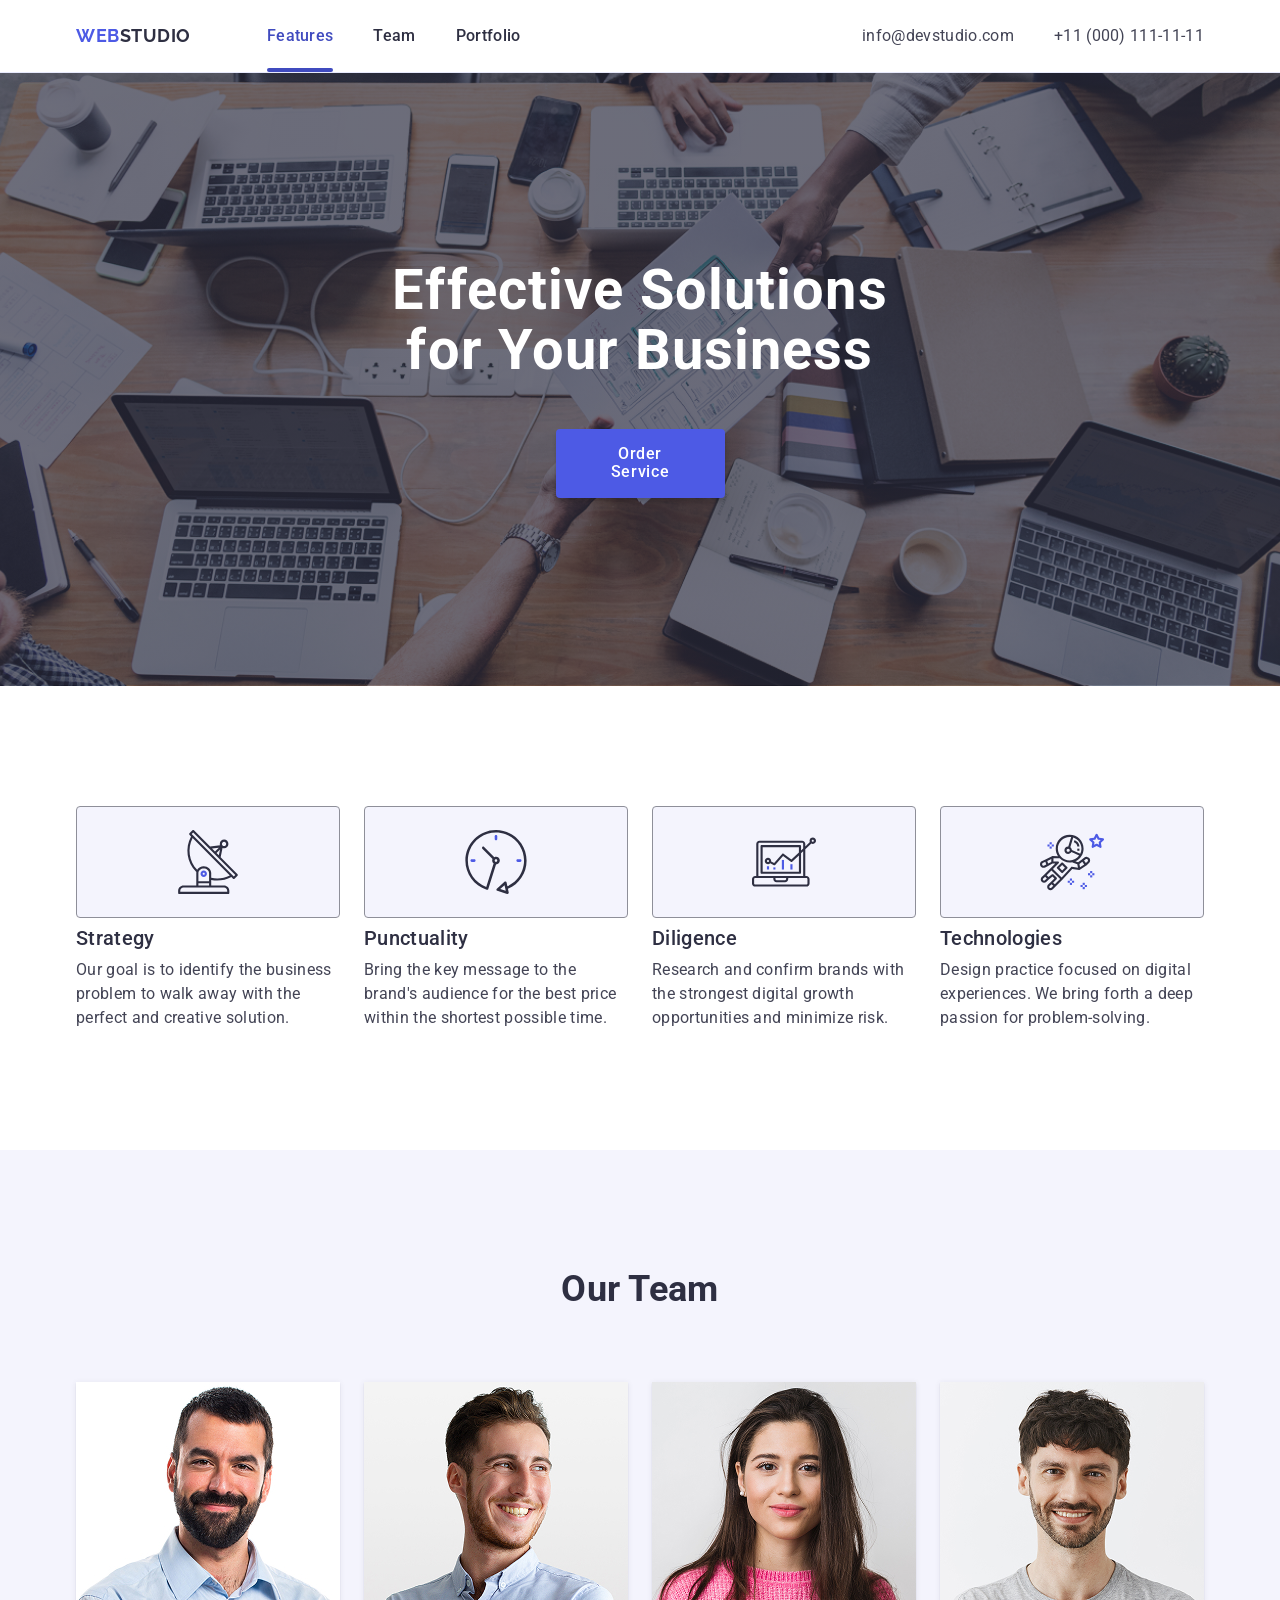
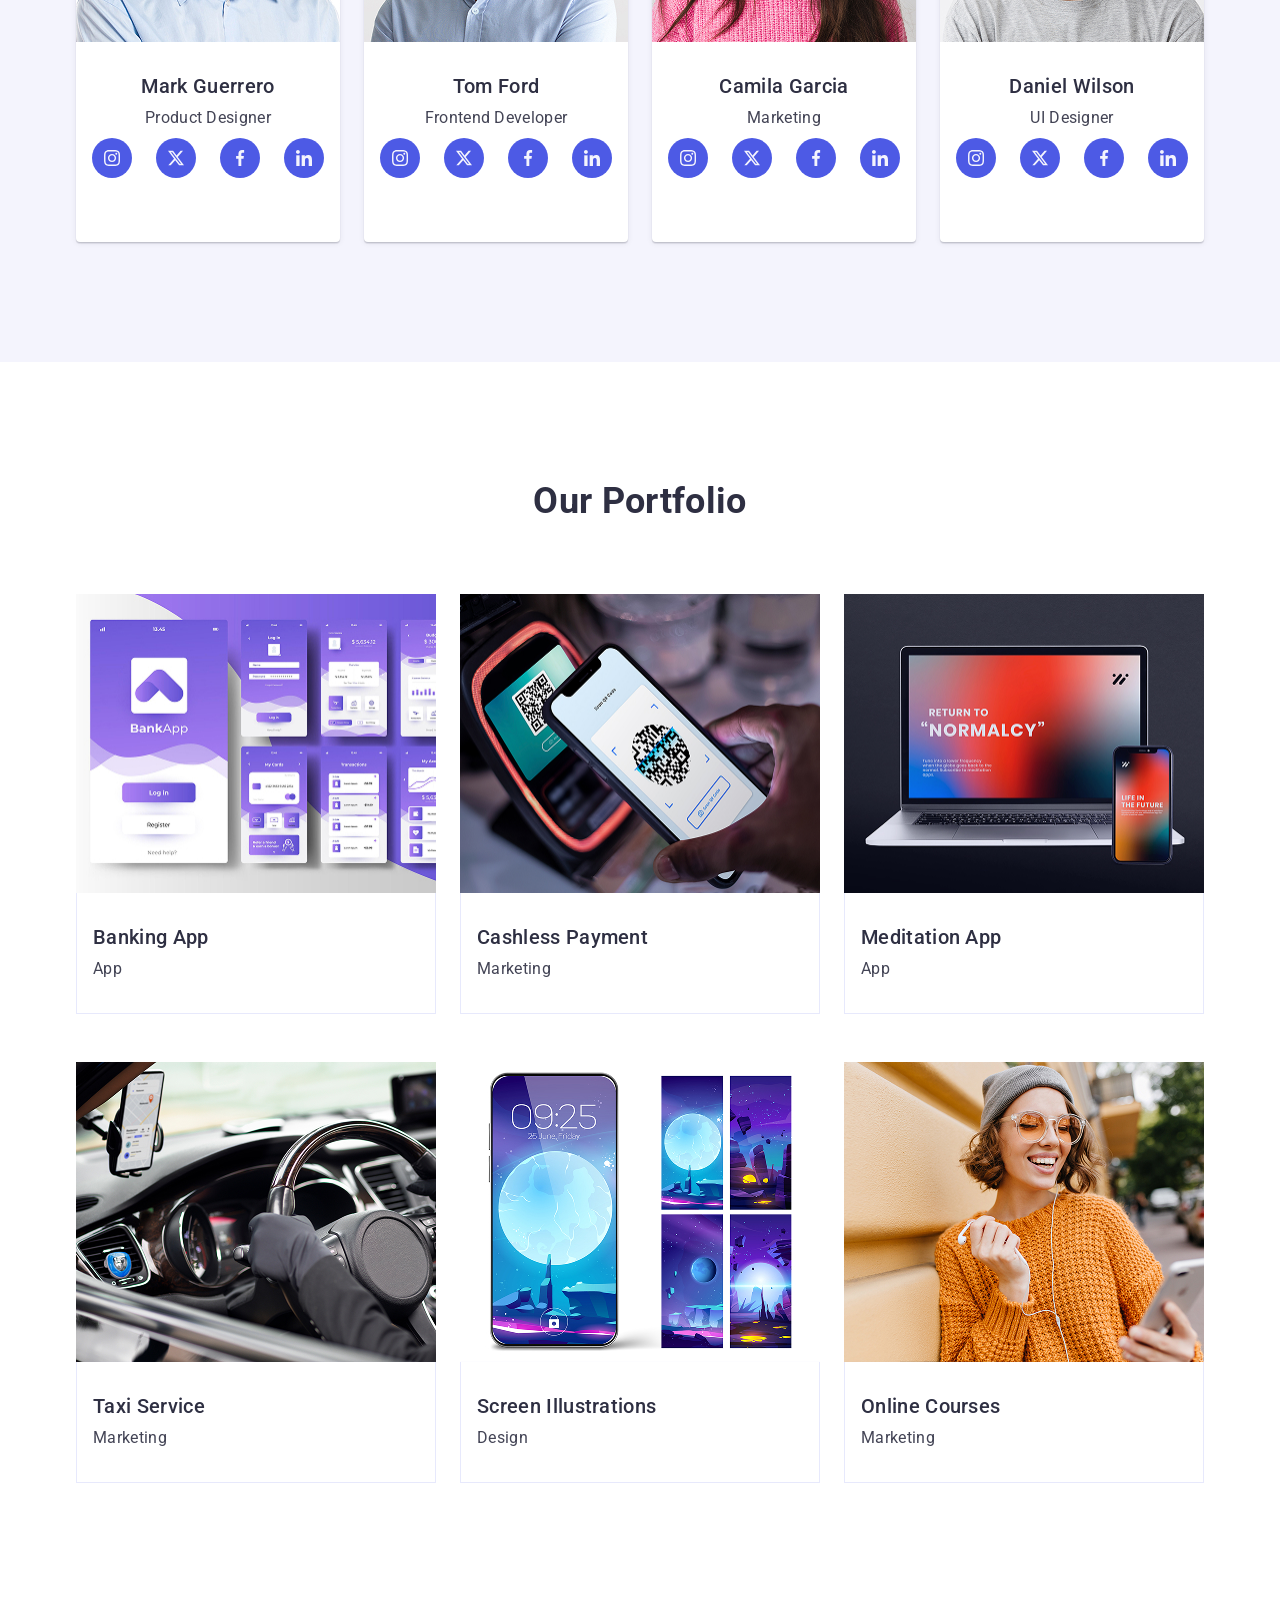
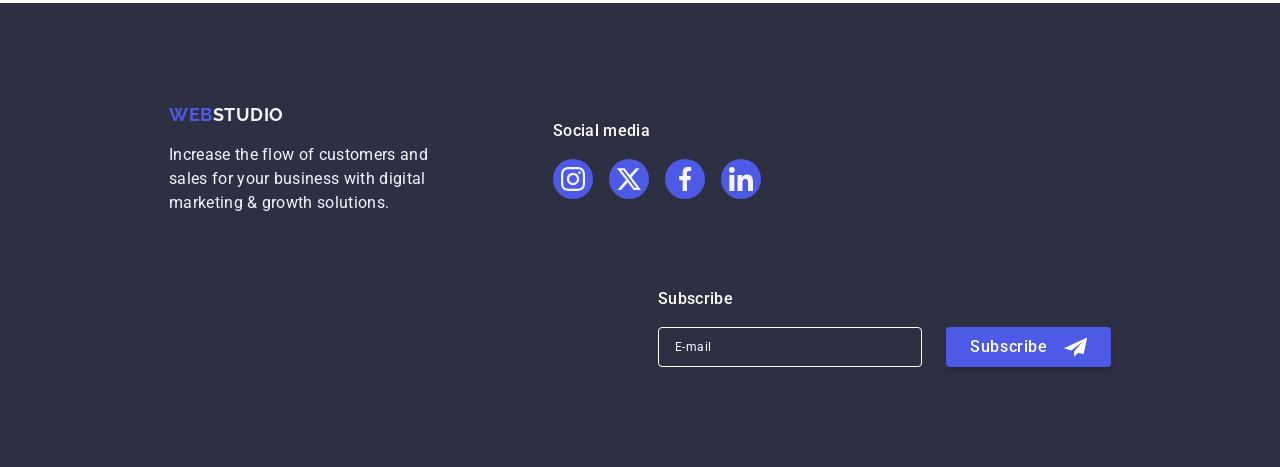
==== commit c8dc5af6: "homework-06" ====
--- a/index.html
+++ b/index.html
@@ -659,7 +659,7 @@
             <use href="./images/icons.svg#close"></use>
           </svg>
         </button>
-        <div class="mobile-nav">
+        <nav>
           <ul class="mobile-menu-list">
             <li class="mobile-menu-item">
               <a class="mobile-menu-link active" href="#">Features</a>
@@ -671,7 +671,7 @@
               <a class="mobile-menu-link" href="#">Portfolio</a>
             </li>
           </ul>
-        </div>
+        </nav>
         <div class="mobile-menu-bottom">
           <address class="mobile-menu-contacts">
             <ul class="mobile-menu-contacts-list">
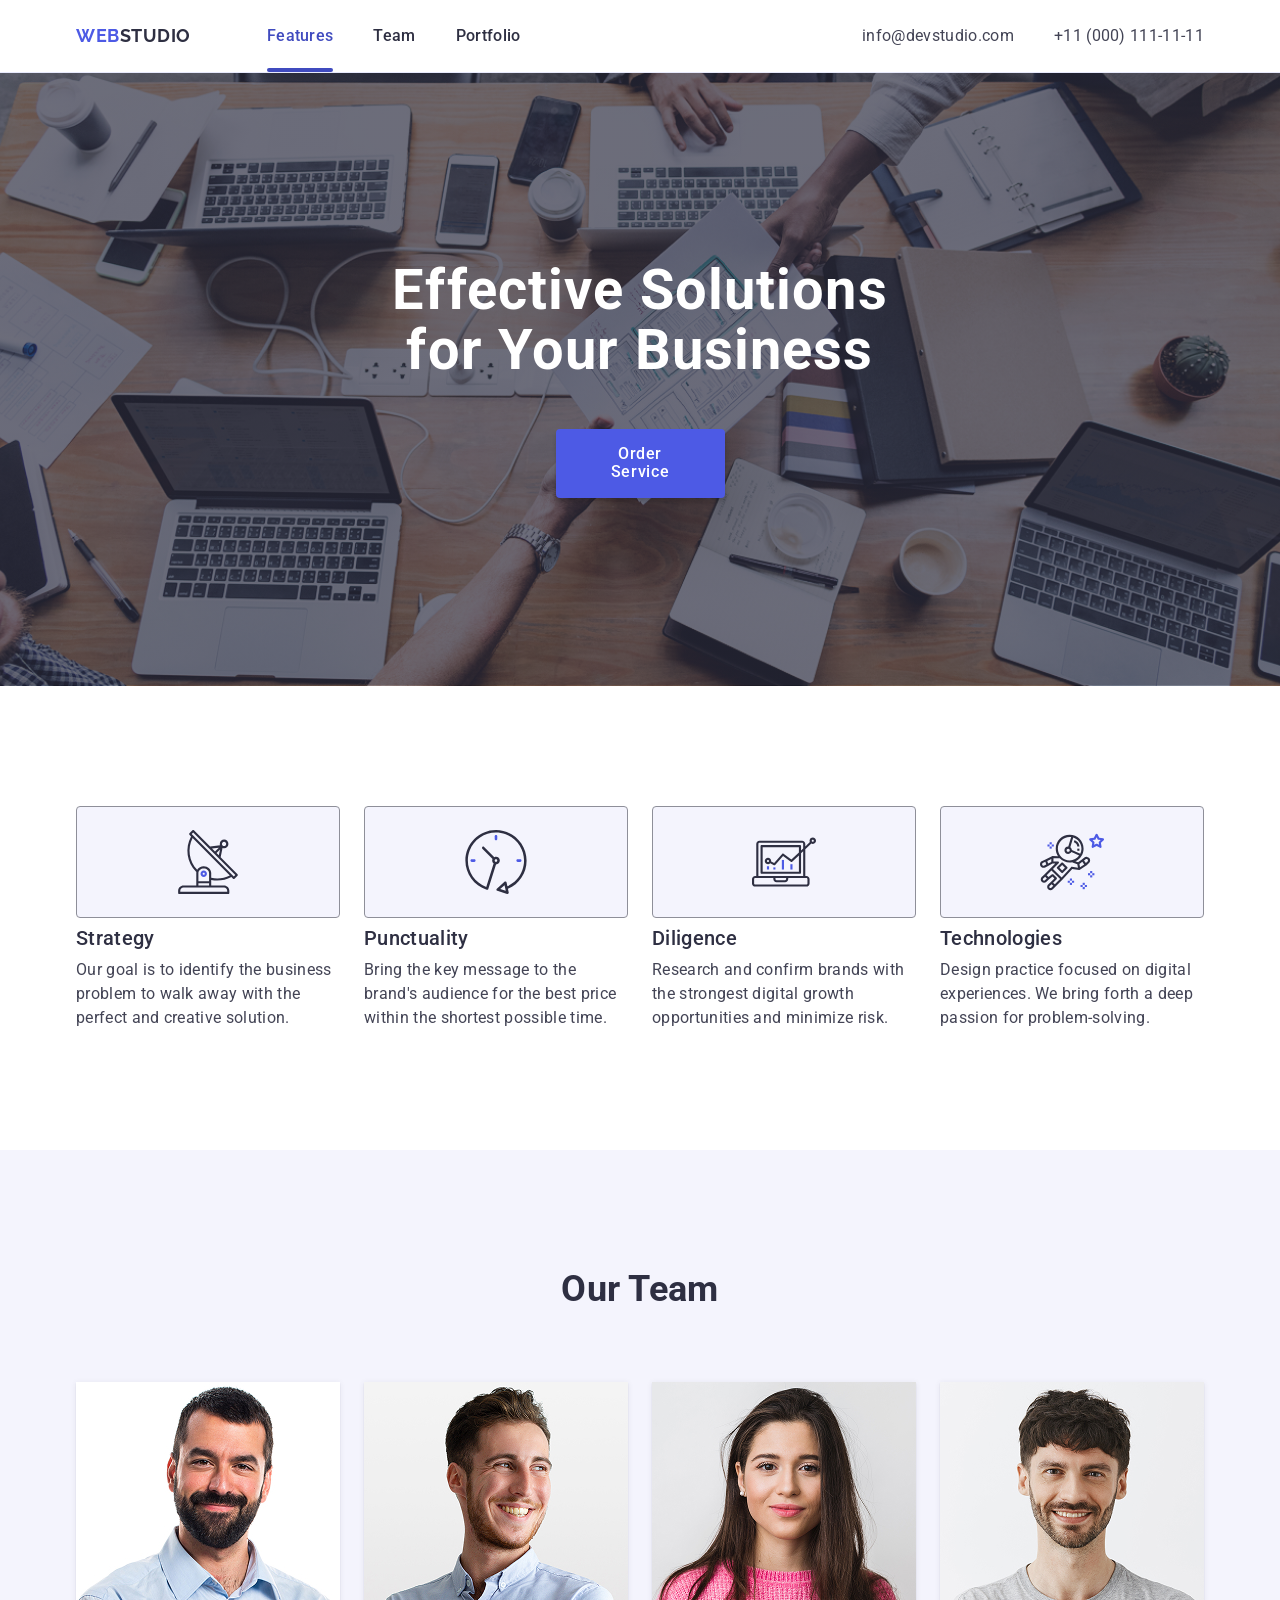
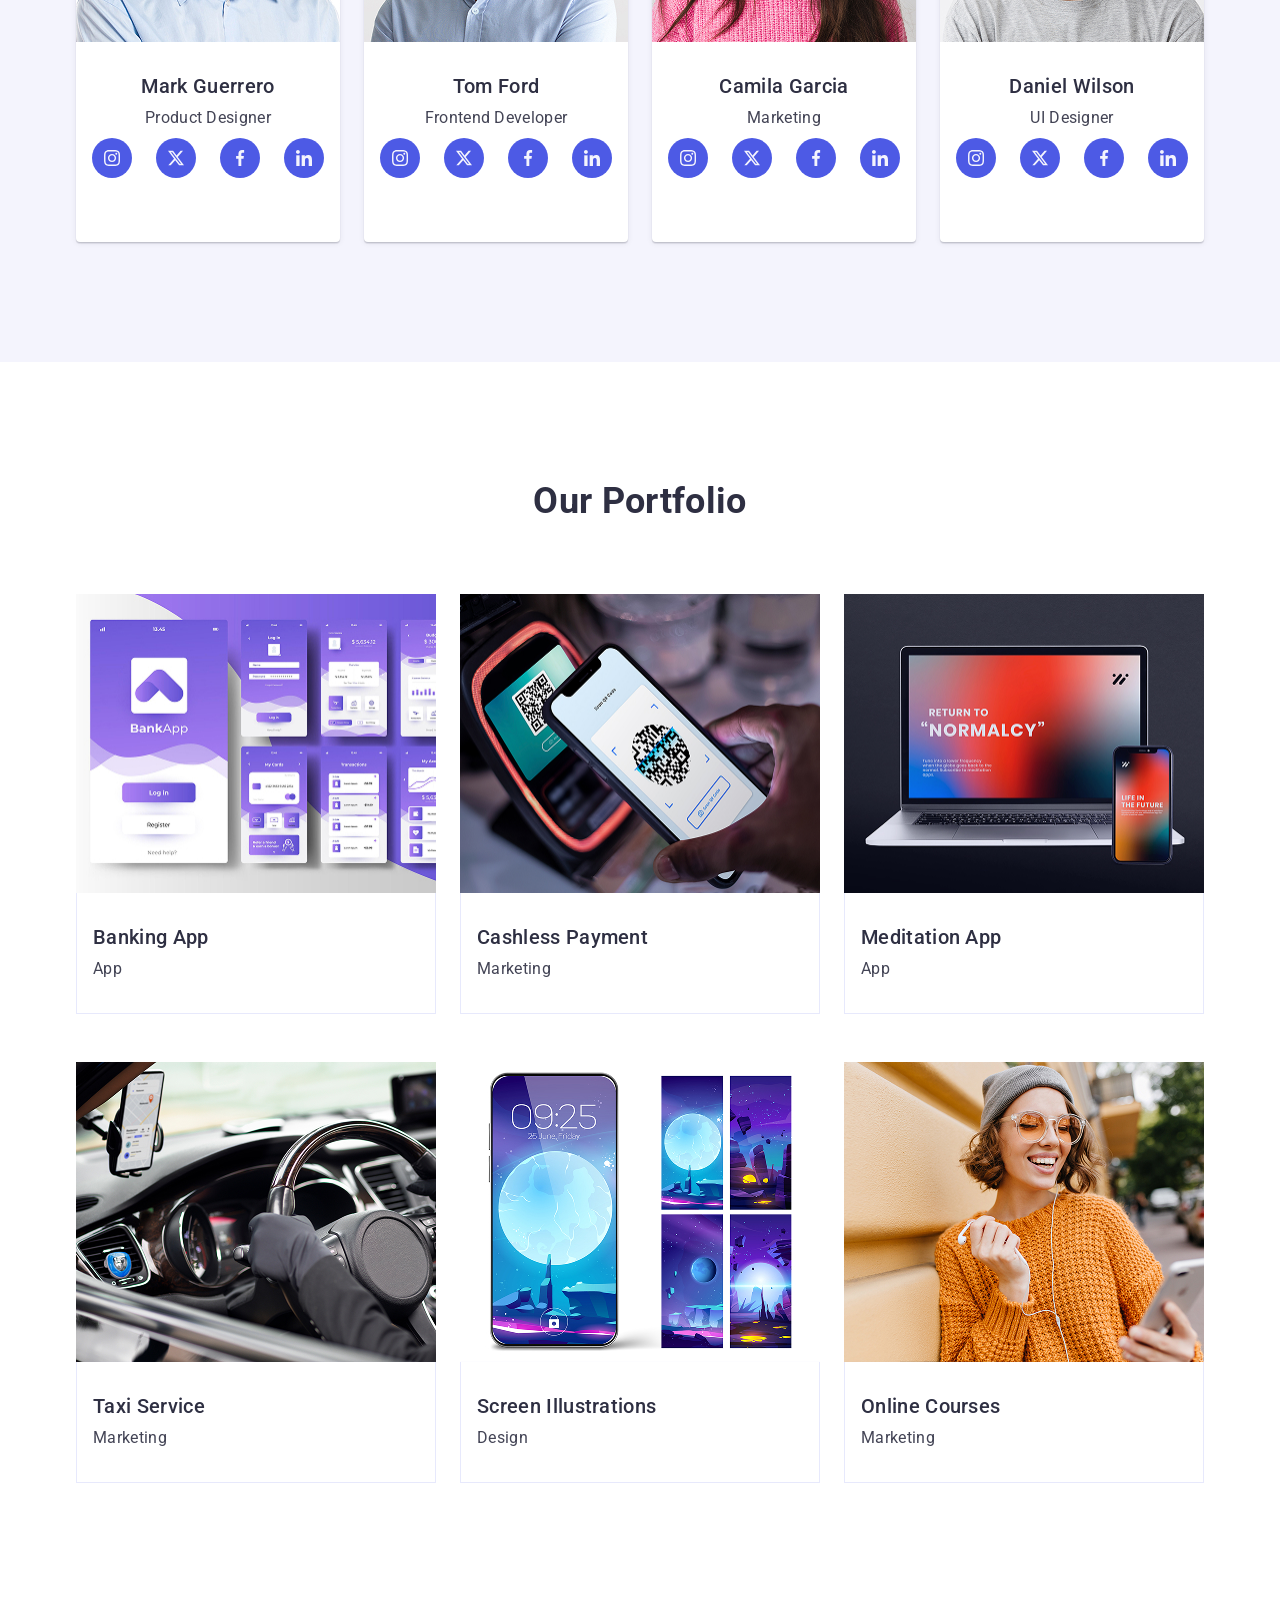
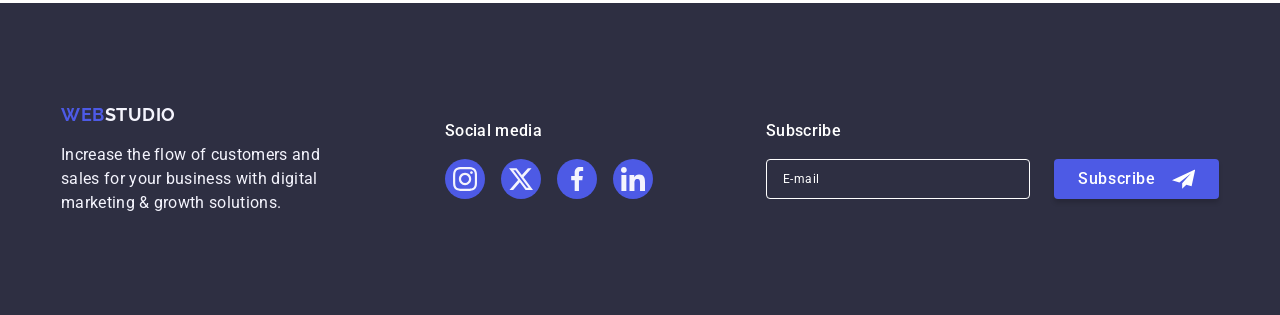
==== commit 0127c40a: "homework-06" ====
--- a/index.html
+++ b/index.html
@@ -746,7 +746,7 @@
     </div>
 
     <!--Modal window-->
-    <div class="backdrop is-open" id="modal">
+    <div class="backdrop" id="modal">
       <div class="modal">
         <button class="modal-btn" type="button" aria-label="Close modal button">
           <svg class="modal-btn-icon" width="8" height="8">
